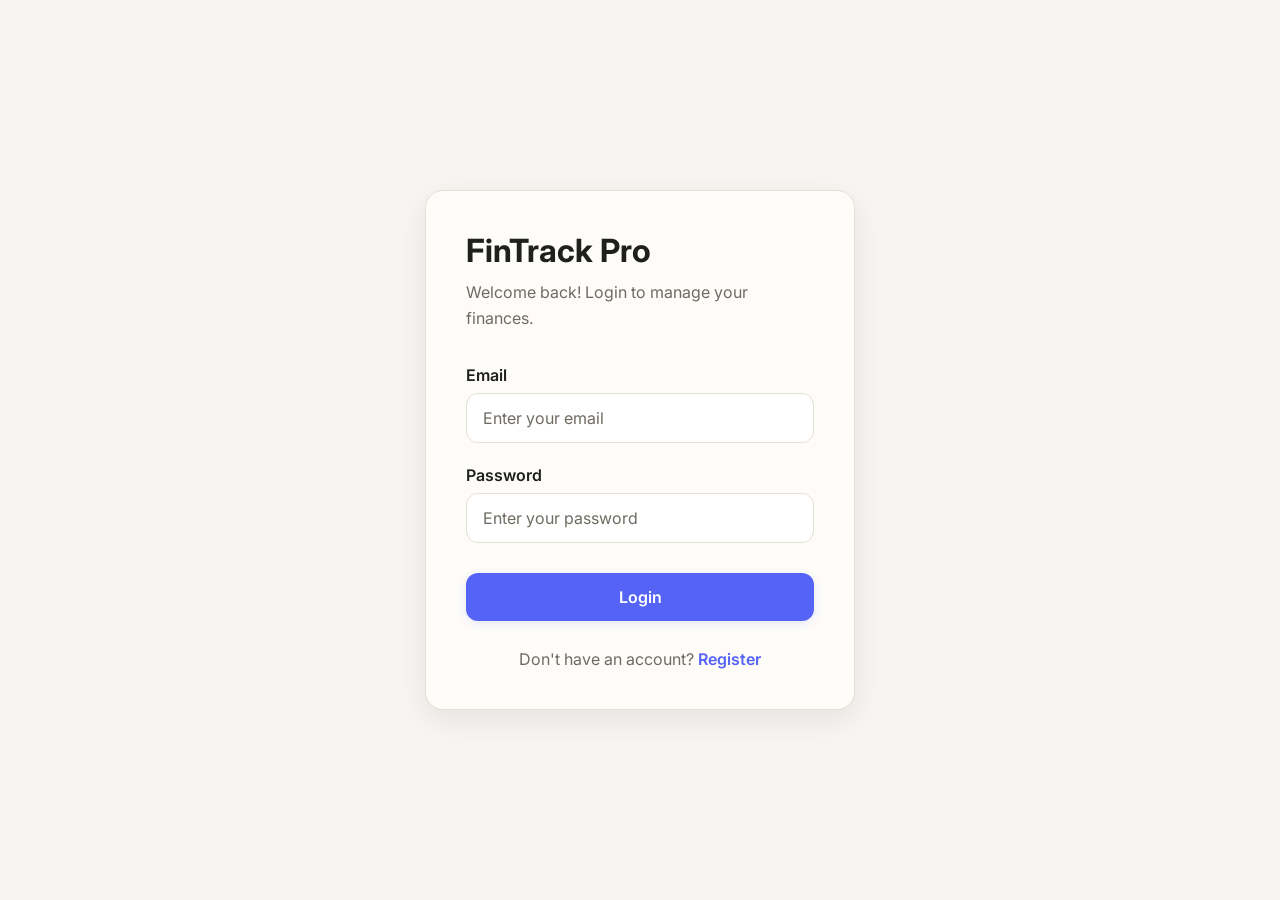
==== index.html @ fdbc4eb8 "initial version of fintech pro" ====
<!doctype html>
<html lang="en">
  <head>
    <meta charset="UTF-8" />
    <meta name="viewport" content="width=device-width, initial-scale=1.0" />
    <title>FinTrack Pro | Login</title>

    <link rel="preconnect" href="https://fonts.googleapis.com" />
    <link rel="preconnect" href="https://fonts.gstatic.com" crossorigin />

    <link
      href="https://fonts.googleapis.com/css2?family=Inter:wght@400;500;600;700&display=swap"
      rel="stylesheet"
    />

    <link rel="stylesheet" href="auth.css" />
  </head>

  <body>
    <div class="auth-container">
      <div class="auth-card">
        <h1>FinTrack Pro</h1>
        <p class="subtitle">Welcome back! Login to manage your finances.</p>

        <form class="login-form">
          <div class="form-group">
            <label>Email</label>
            <input
              type="email"
              class="login-email"
              placeholder="Enter your email"
            />
          </div>

          <div class="form-group">
            <label>Password</label>
            <input
              type="password"
              class="login-password"
              placeholder="Enter your password"
            />
          </div>

          <button type="submit" class="btn-primary login-btn">Login</button>
        </form>

        <p class="bottom-text">
          Don't have an account?
          <a href="register.html">Register</a>
        </p>
      </div>
    </div>

    <script src="auth.js"></script>
  </body>
</html>
---- auth.css ----
:root {
  --font-head: "Sora", sans-serif;
  --font-body: "Inter", sans-serif;

  --main: #5563f6;
  --main-hover: #4655ef;

  --good: #2ea66a;
  --bad: #d45a5a;

  --back: #f6f5f1;
  --card: #fdfcf9;
  --card-hover: #faf8f3;

  --ink: #1f1f1d;
  --ink-muted: #6f6b63;

  --line: #e5dfd5;

  --shadow-soft: 0 1px 2px rgba(20, 20, 20, 0.05);
  --shadow-solid: 0 10px 28px rgba(20, 20, 20, 0.08);

  --round: 12px;
  --ease: 0.25s ease;
}

/* Reset */

* {
  margin: 0;
  padding: 0;
  box-sizing: border-box;
}

body {
  min-height: 100vh;
  font-family: var(--font-body);
  background: var(--back);
  color: var(--ink);

  display: flex;
  justify-content: center;
  align-items: center;

  padding: 24px;
}

button,
input {
  font: inherit;
}

button {
  cursor: pointer;
  border: none;
}

input {
  outline: none;
}

a {
  text-decoration: none;
  color: inherit;
}

/* Container */

.auth-container {
  width: 100%;
  display: flex;
  justify-content: center;
  align-items: center;
}

/* Card */

.auth-card {
  width: 100%;
  max-width: 430px;

  background: var(--card);

  border: 1px solid var(--line);

  border-radius: 18px;

  padding: 40px;

  box-shadow: var(--shadow-solid);

  transition: var(--ease);
}

.auth-card:hover {
  transform: translateY(-2px);
}

/* Heading */

.auth-card h1 {
  font-size: 2rem;
  margin-bottom: 10px;
}

.subtitle {
  color: var(--ink-muted);
  margin-bottom: 34px;
  line-height: 1.6;
}

/* Form */

form {
  display: flex;
  flex-direction: column;
  gap: 22px;
}

.form-group {
  display: flex;
  flex-direction: column;
  gap: 8px;
}

.form-group label {
  font-weight: 600;
}

.form-group input {
  padding: 14px 16px;

  border: 1px solid var(--line);

  border-radius: var(--round);

  background: white;

  transition: var(--ease);
}

.form-group input:focus {
  border-color: var(--main);

  box-shadow: 0 0 0 4px rgba(85, 99, 246, 0.12);
}

.form-group input::placeholder {
  color: var(--ink-muted);
}

/* Button */

.btn-primary {
  margin-top: 8px;

  padding: 14px;

  background: var(--main);

  color: white;

  border-radius: var(--round);

  font-weight: 600;

  transition: var(--ease);

  box-shadow: 0 2px 8px rgba(85, 99, 246, 0.15);
}

.btn-primary:hover {
  background: var(--main-hover);
  transform: translateY(-1px);
}

/* Bottom Text */

.bottom-text {
  margin-top: 28px;

  text-align: center;

  color: var(--ink-muted);
}

.bottom-text a {
  color: var(--main);
  font-weight: 600;
}

.bottom-text a:hover {
  text-decoration: underline;
}

/* Responsive */

@media (max-width: 480px) {
  body {
    padding: 18px;
  }

  .auth-card {
    padding: 28px;
  }

  .auth-card h1 {
    font-size: 1.75rem;
  }
}
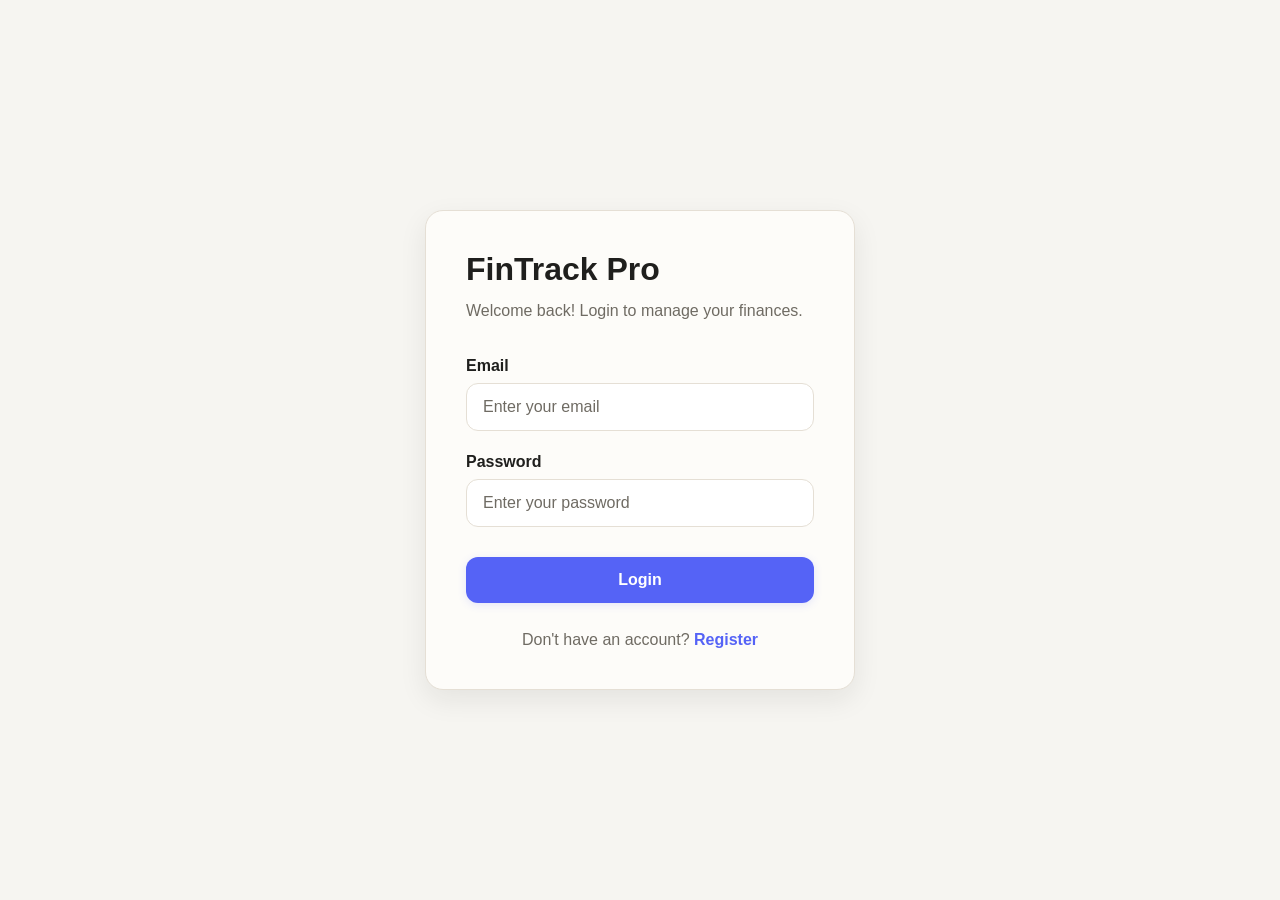
==== commit 9845a30a: "open graph meta data" ====
--- a/index.html
+++ b/index.html
@@ -3,14 +3,50 @@
   <head>
     <meta charset="UTF-8" />
     <meta name="viewport" content="width=device-width, initial-scale=1.0" />
-    <title>FinTrack Pro | Login</title>
 
-    <link rel="preconnect" href="https://fonts.googleapis.com" />
-    <link rel="preconnect" href="https://fonts.gstatic.com" crossorigin />
+    <title>FinTrack Pro | Personal Finance Tracker</title>
 
-    <link
-      href="https://fonts.googleapis.com/css2?family=Inter:wght@400;500;600;700&display=swap"
-      rel="stylesheet"
+    <meta
+      name="description"
+      content="FinTrack Pro is a clean personal finance tracker built with HTML, CSS, Vanilla JavaScript, Chart.js, and Local Storage."
+    />
+
+    <!-- Open Graph / LinkedIn / Facebook -->
+    <meta property="og:type" content="website" />
+    <meta
+      property="og:title"
+      content="FinTrack Pro | Personal Finance Tracker"
+    />
+    <meta
+      property="og:description"
+      content="Track income, expenses, and weekly cash flow with a clean multi-user dashboard built in HTML, CSS, and Vanilla JavaScript."
+    />
+    <meta
+      property="og:url"
+      content="https://t-harsha-vardhan.github.io/fintech-pro/"
+    />
+    <meta
+      property="og:image"
+      content="https://t-harsha-vardhan.github.io/fintech-pro/assets/images/fintrack-linkedin.png"
+    />
+    <meta
+      property="og:image:alt"
+      content="FinTrack Pro personal finance dashboard preview"
+    />
+
+    <!-- X / Twitter -->
+    <meta name="twitter:card" content="summary_large_image" />
+    <meta
+      name="twitter:title"
+      content="FinTrack Pro | Personal Finance Tracker"
+    />
+    <meta
+      name="twitter:description"
+      content="A clean multi-user personal finance tracker with income, expenses, weekly chart, filters, and Local Storage."
+    />
+    <meta
+      name="twitter:image"
+      content="https://t-harsha-vardhan.github.io/fintrack-pro/assets/images/fintrack-x.png"
     />
 
     <link rel="stylesheet" href="auth.css" />
